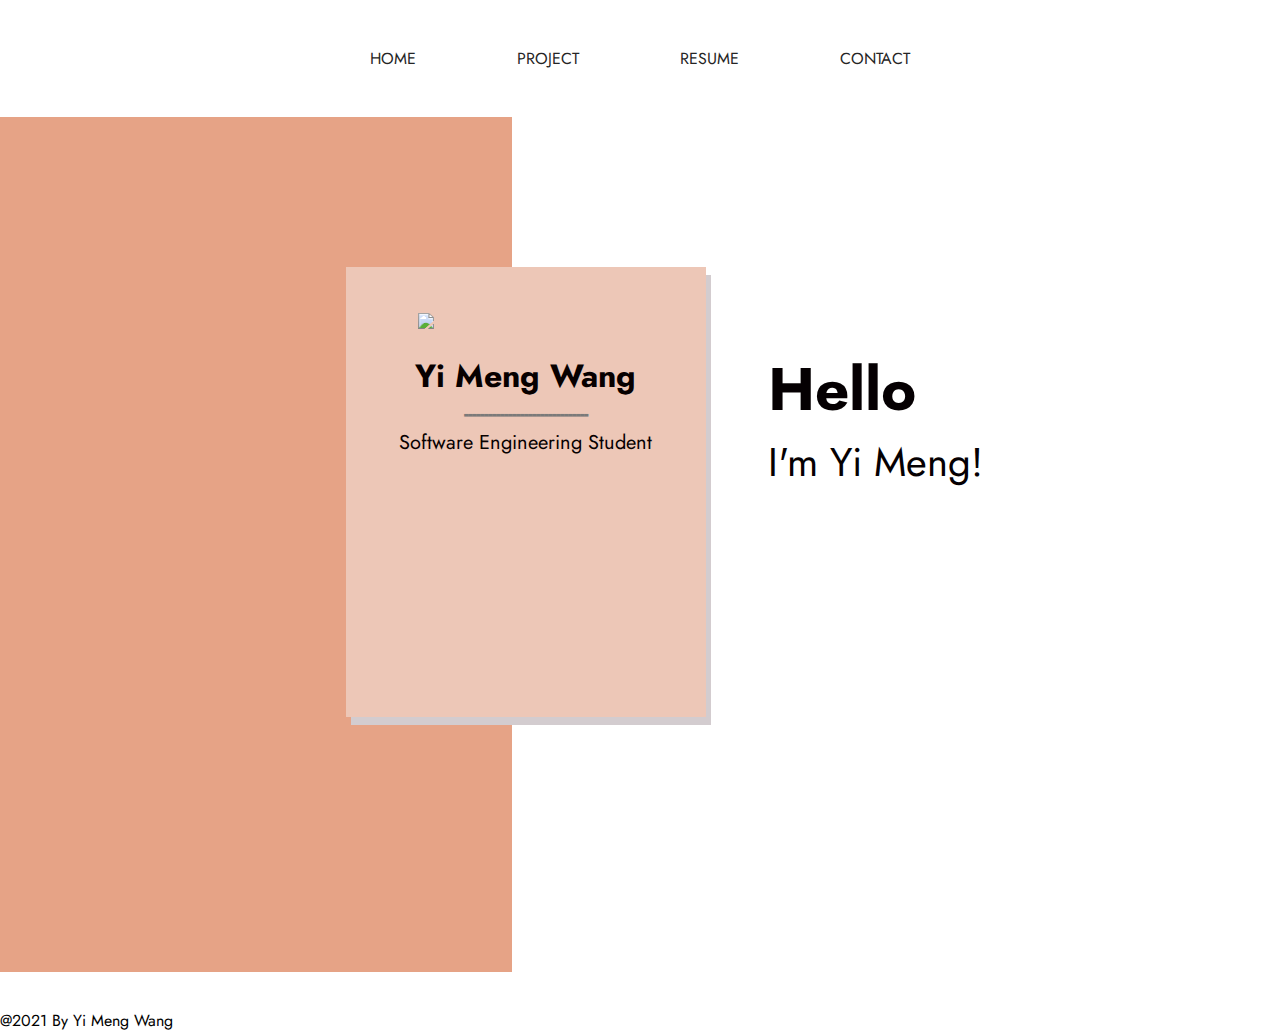
==== index.html @ a1edd04d "mobile hi fixed" ====
<!doctype html>
<html Lang="en">
  <head>
    <meta name = "viewport" content="width=device-width, initial scale=1, max-scale=1">
    <link href="https://fonts.googleapis.com/css2?family=Jost:wght@500&display=swap" rel="stylesheet">
    <link rel="stylesheet" href="./style.css">
    <title>Yi Meng Wang</title>
  </head>
  <body>
    <link href="https://cdnjs.cloudflare.com/ajax/libs/font-awesome/5.15.1/css/all.min.css" rel="stylesheet">
    <nav>
      <div class="hamburger">
        <div class="line"></div>
        <div class="line"></div>
        <div class="line"></div>
      </div>  
      <ul class="nav-links">
        <li><a href="#">HOME</a></li>
        <li><a href="#">PROJECT</a></li>
        <li><a href="#">RESUME</a></li>
        <li><a href="#">CONTACT</a></li>
      </ul>
    </nav>

    <div class="container">
      <div class = "titlepage">
        <h2 class="head">Hello</h2>
        <p>I'm Yi Meng!</p>
      </div>
      <div class="back-block"></div>
      <div class="top-block">
        <img src="yimengphotocopy.png" id="yimengphoto">
        <h3 class="name">Yi Meng Wang</h3>
        <h3 class="dash">-------------------------------</h3>
        <p class="student">Software Engineering Student</p>
      </div>
    </div>
  <div class="bottom">
    <p class="copyright">@2021 By Yi Meng Wang</p>
  </div>
    <script src="./backend.js"> </script>
  </body>
</html>
---- style.css ----
*{
    margin: 0;
    padding: 0;
    box-sizing: border-box;
}
body {
    /* background: white;   */
    color:rgb(253, 252, 252);
    background-position: center;
    font-family: "Jost", monospace;
    min-height: 100vh;
    background-size: cover;
}
.titlepage {
    font-size: 2.5rem;
    min-height: 67vh;
    width: 40vh;
    display: flex;
    flex-direction: column;
    justify-content: center;
    text-align: left;
    color: #050002;
    position: absolute;
    left: 60%;
}

.head {
    left: 20%;
}
nav{
    height: 13vh;
    background-color:white;
    position: sticky;
    top: 0;
    z-index: 12;
}

.nav-links {
    display: flex; /*horizontal*/
    list-style: none; /*removing the dots for the unordered lists*/
    width: 50%;
    height: 100%;
    justify-content: space-around; /*evenly distribute horizontally*/
    align-items: center; /*evemly distribute vertically*/
    margin-left: auto; /*align to left*/
    margin-right: auto; 
}

.nav-links li a {
    color:rgb(37, 37, 37);
    text-decoration: none;
}

.nav-links li a:hover {
    color:rgb(88, 88, 88);
}

.container {
    position: relative;
}

.back-block {
    background-color: #e6a386;
    height: 95vh;
    width: 40%;
    position: absolute;
    z-index: 2;
}

.top-block {
    background-color:#EDC7B7;
    position: absolute;
    z-index: 10;
    height: 50vh;
    width: 40vh;
    left: 27%;
    top: 150px;
    box-shadow: 5px 8px #d3cccf;
}

#yimengphoto {
    width: 200px;
    height: auto;
    position: relative;
    top: 10%;
    left: 20%;
}

.name, .dash, .student {
    font-size: 1.25rem;
    position: relative;
    display: flex;
    top: 14%;
    justify-content: center;
    color: rgb(7, 0, 0);
}

.name {
    font-size: 2rem;
}
.dash {
    color: #7a7a7a;
}

.bottom {
    position: relative;
    height: 10vh;
    top: 825px;
    color: black;
}

.copyright {
    position: absolute;
    bottom: 0;
    left: 0;
}

@media screen and (max-width:1100px) {
    .titlepage {
        font-size: 2rem;
        min-height: 70vh;
        width: 50%;
        color: rgb(37, 37, 37);
        display: flex;
        align-items: center;
        text-align: center;
    }
}
@media screen and (max-width: 850px){
    .line {
        width: 30px;
        height: 3px;
        background: black;
        margin: 5px;
    }

    nav {
        position: relative;
    }

    .hamburger {
        position: absolute;
        cursor: pointer;
        right: 5%;
        top: 50%;
        transform: translate(-5%, -50%);
        z-index: 2;
    }

    .nav-links {
        position: fixed;
        background: gray;
        height: 100vh;
        width: 100%;
        flex-direction: column;
        clip-path: circle(100px at 90% -10%);
        -webkit-clip-path: circle(100px at 90% -20%);
        transition: all 1s ease-in;
        pointer-events: none;
        z-index:1;
    }
    .nav-links.open{
        clip-path: circle(1200px at 90% -10%);
        -webkit-cli-path: circle(1200px at 90% -10%);
        pointer-events: all;
    }

    head {
        font-size: 2.5rem;
    }

    .titlepage {
        display: none;
    }
}
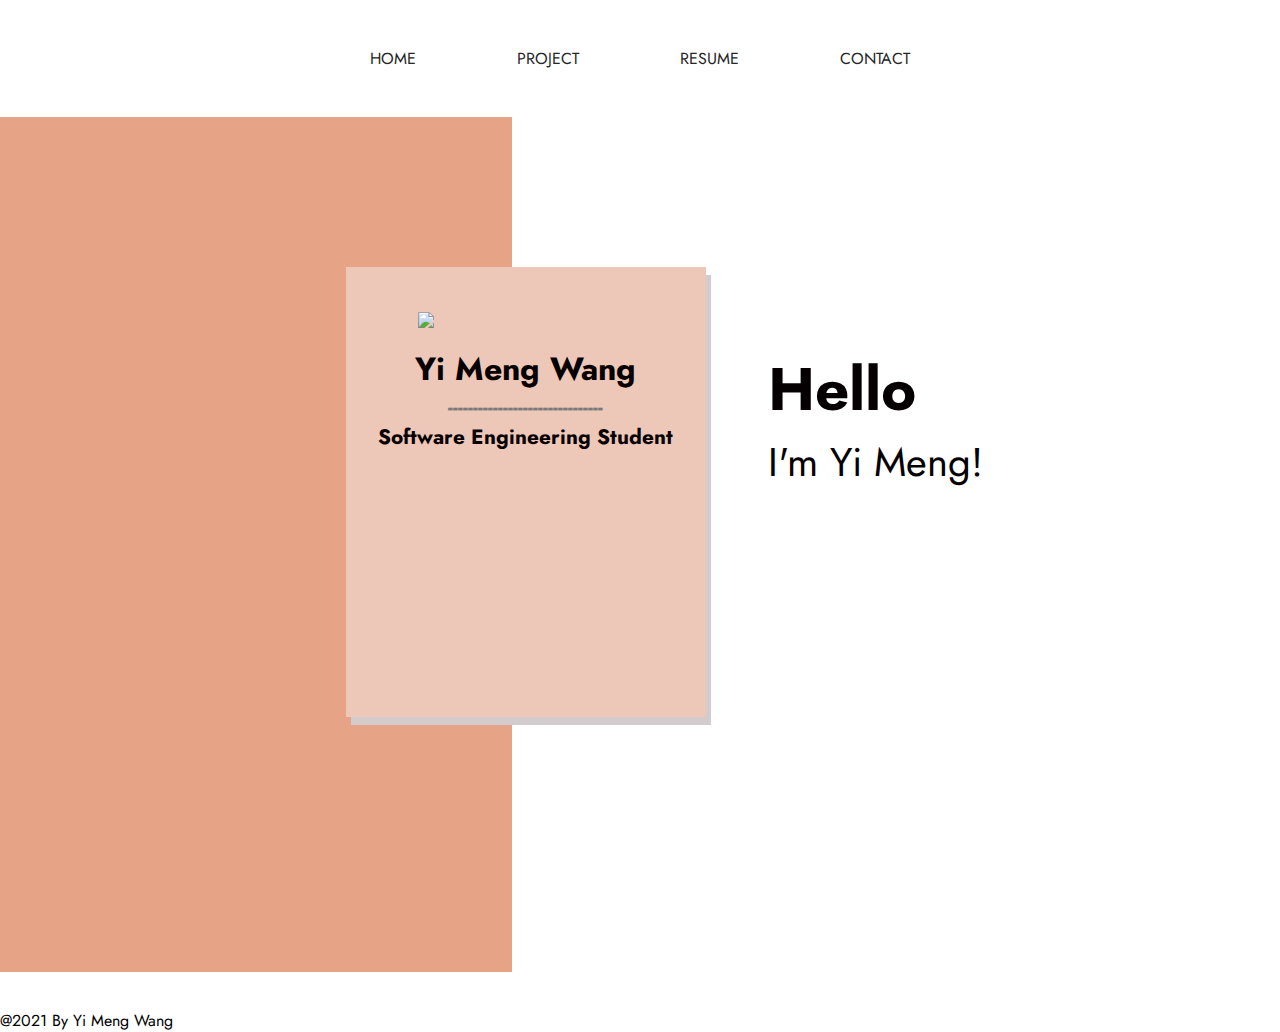
==== commit ce52250b: "photo mobile fixed" ====
--- a/index.html
+++ b/index.html
@@ -32,7 +32,7 @@
         <img src="yimengphotocopy.png" id="yimengphoto">
         <h3 class="name">Yi Meng Wang</h3>
         <h3 class="dash">-------------------------------</h3>
-        <p class="student">Software Engineering Student</p>
+        <h4 class="student">Software Engineering Student</h4>
       </div>
     </div>
   <div class="bottom">
--- a/style.css
+++ b/style.css
@@ -79,15 +79,16 @@
 }
 
 #yimengphoto {
-    width: 200px;
-    height: auto;
+    width: 60%;
     position: relative;
+    display: block;
+    margin-left: auto;
+    margin-right: auto;
     top: 10%;
-    left: 20%;
 }
 
 .name, .dash, .student {
-    font-size: 1.25rem;
+    font-size: 130%;
     position: relative;
     display: flex;
     top: 14%;
@@ -115,7 +116,7 @@
     left: 0;
 }
 
-@media screen and (max-width:1100px) {
+@media screen and (max-width:1200px) {
     .titlepage {
         font-size: 2rem;
         min-height: 70vh;
@@ -126,6 +127,7 @@
         text-align: center;
     }
 }
+
 @media screen and (max-width: 850px){
     .line {
         width: 30px;
@@ -141,7 +143,7 @@
     .hamburger {
         position: absolute;
         cursor: pointer;
-        right: 5%;
+        right: 3%;
         top: 50%;
         transform: translate(-5%, -50%);
         z-index: 2;
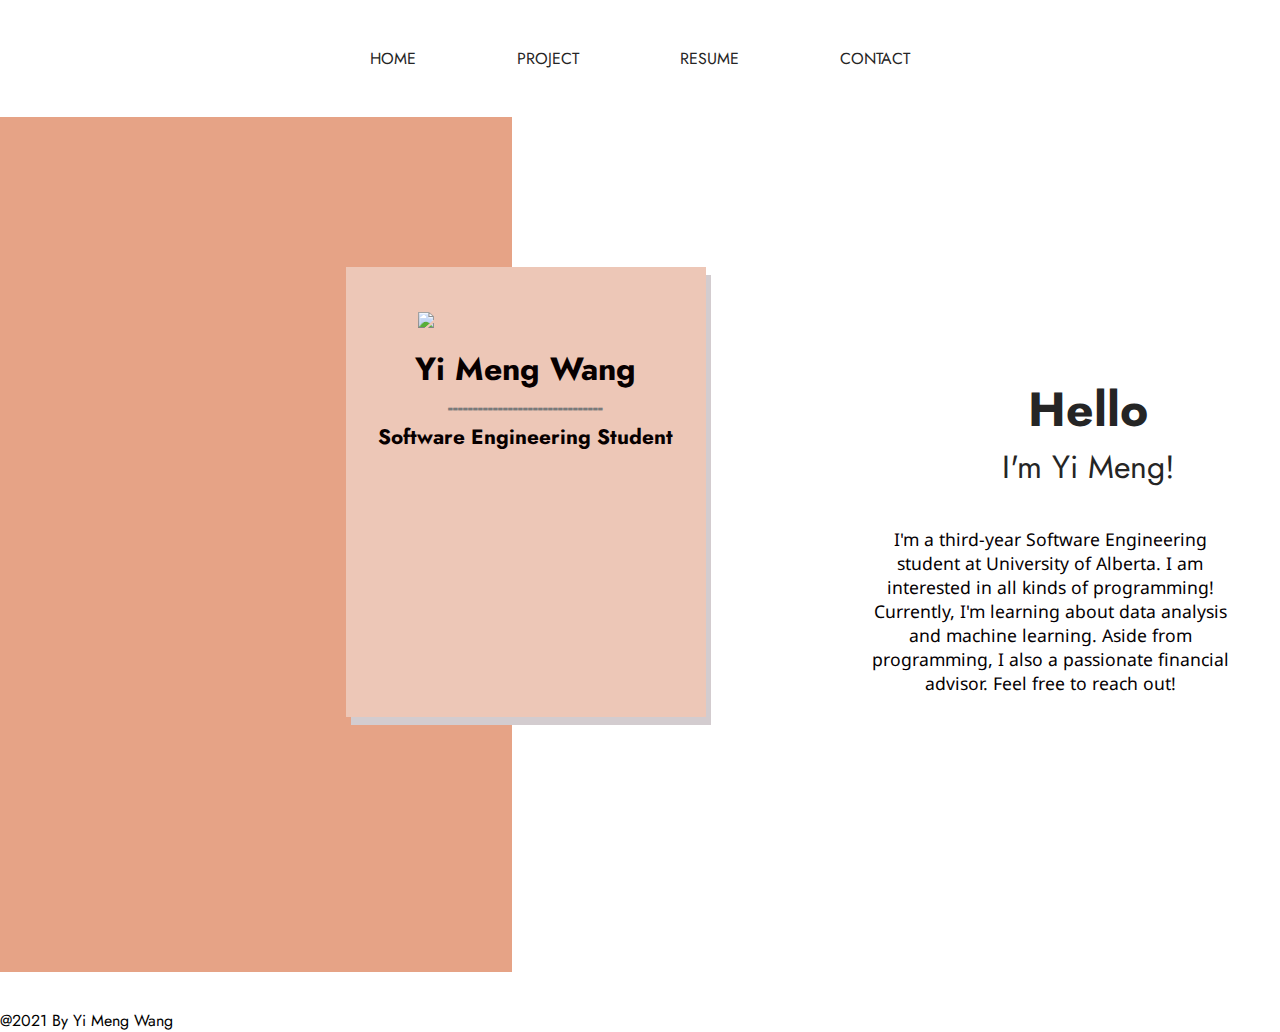
==== commit 358305ec: "added intro" ====
--- a/index.html
+++ b/index.html
@@ -3,6 +3,7 @@
   <head>
     <meta name = "viewport" content="width=device-width, initial scale=1, max-scale=1">
     <link href="https://fonts.googleapis.com/css2?family=Jost:wght@500&display=swap" rel="stylesheet">
+    <link href="https://fonts.googleapis.com/css2?family=Noto+Sans&display=swap" rel="stylesheet">
     <link rel="stylesheet" href="./style.css">
     <title>Yi Meng Wang</title>
   </head>
@@ -27,6 +28,13 @@
         <h2 class="head">Hello</h2>
         <p>I'm Yi Meng!</p>
       </div>
+      <div class = "intro">
+        <p class = "paragraph">I'm a third-year Software Engineering student at University of Alberta.
+          I am interested in all kinds of programming! Currently, I'm learning about 
+          data analysis and machine learning. Aside from programming, I also a passionate financial
+          advisor. Feel free to reach out!
+        </p>
+      </div>
       <div class="back-block"></div>
       <div class="top-block">
         <img src="yimengphotocopy.png" id="yimengphoto">
--- a/style.css
+++ b/style.css
@@ -27,6 +27,25 @@
 .head {
     left: 20%;
 }
+
+.intro {
+    font-family: 'Noto Sans', sans-serif;
+    font-size: 1.2rem;
+    min-height: 35vh;
+    width: 85vh;
+    left: 60%;
+    color: #050002;
+    position: absolute;
+    -webkit-transform: translate(+50%,+50%);
+    transform: translate(0%,+130%);
+    left: 50%;
+}
+
+.paragraph {
+    font-family: 'Noto Sans', sans-serif;
+    position: relative;
+}
+
 nav{
     height: 13vh;
     background-color:white;
@@ -116,7 +135,7 @@
     left: 0;
 }
 
-@media screen and (max-width:1200px) {
+@media screen and (max-width:1500px) {
     .titlepage {
         font-size: 2rem;
         min-height: 70vh;
@@ -126,9 +145,16 @@
         align-items: center;
         text-align: center;
     }
-}
-
-@media screen and (max-width: 850px){
+    .intro {
+        font-size: 1.1rem;
+        min-height: 35vh;
+        width: 40vh;
+        left: 68%;
+        text-align: center;
+    }
+}
+
+@media screen and (max-width: 1000px){
     .line {
         width: 30px;
         height: 3px;
@@ -171,7 +197,7 @@
         font-size: 2.5rem;
     }
 
-    .titlepage {
+    .titlepage, .intro {
         display: none;
     }
 }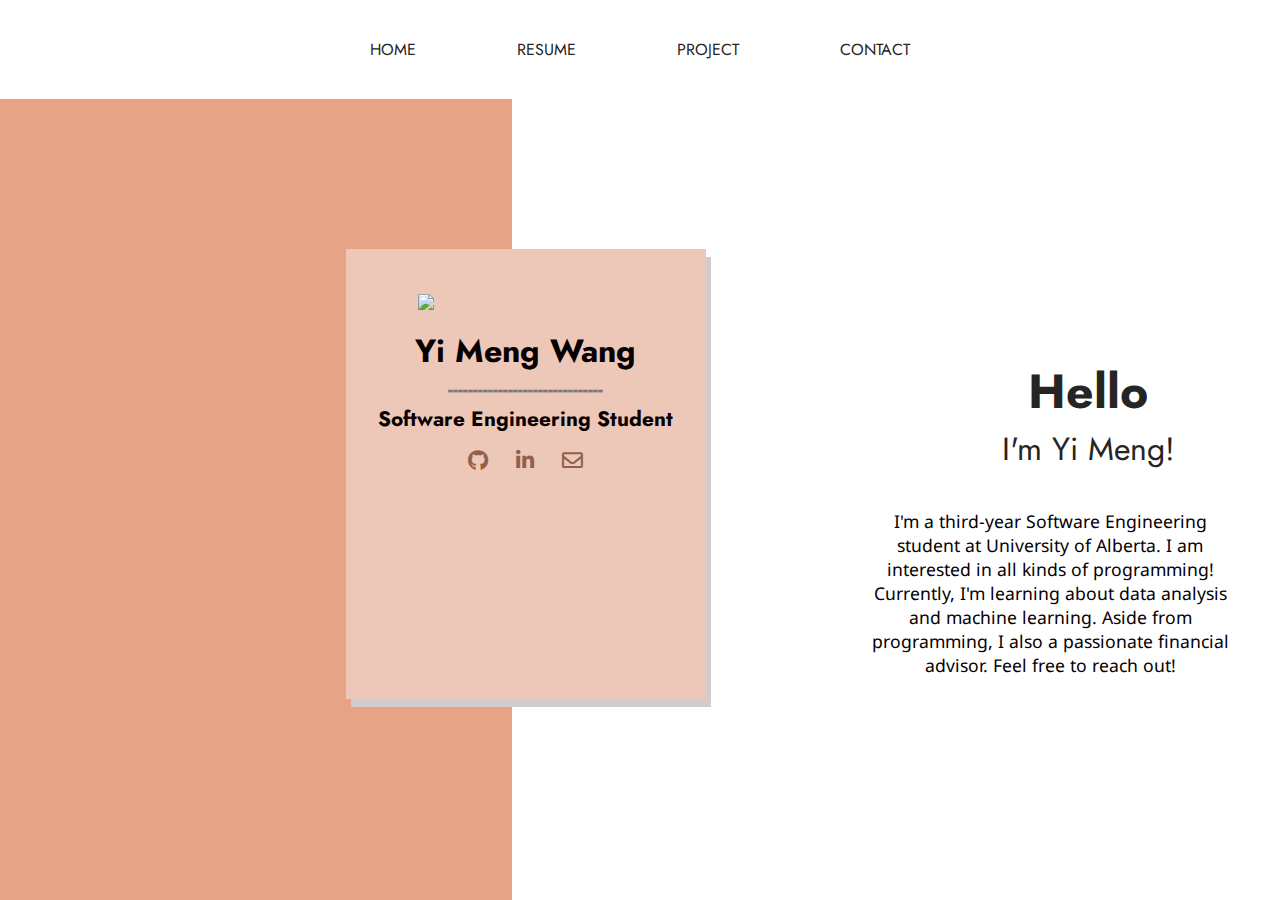
==== commit 1cbdeb89: "added scroll features and sections" ====
--- a/index.html
+++ b/index.html
@@ -16,36 +16,60 @@
         <div class="line"></div>
       </div>  
       <ul class="nav-links">
-        <li><a href="#">HOME</a></li>
-        <li><a href="#">PROJECT</a></li>
-        <li><a href="#">RESUME</a></li>
-        <li><a href="#">CONTACT</a></li>
+        <li><a href="#home">HOME</a></li>
+        <li><a href="#resume">RESUME</a></li>
+        <li><a href="#project">PROJECT</a></li>
+        <li><a href="#contact">CONTACT</a></li>
       </ul>
     </nav>
+    <div class="overall">
+      <section class = "firstpage" id = 'home'>
+        <div class="container">
+          <div class = "titlepage">
+            <h2 class="head">Hello</h2>
+            <p>I'm Yi Meng!</p>
+          </div>
+          <div class = "intro">
+            <p class = "paragraph">I'm a third-year Software Engineering student at University of Alberta.
+              I am interested in all kinds of programming! Currently, I'm learning about 
+              data analysis and machine learning. Aside from programming, I also a passionate financial
+              advisor. Feel free to reach out!
+            </p>
+          </div>
+          <div class="back-block"></div>
+          <div class="top-block">
+            <img src="yimengphotocopy.png" id="yimengphoto">
+            <h3 class="name">Yi Meng Wang</h3>
+            <h3 class="dash">-------------------------------</h3>
+            <h4 class="student">Software Engineering Student</h4>
+            <span>
+              <a href='https://github.com/1yimeng' target="_blank"><i class="fab fa-github"></i></a>
+              <a href="https://www.linkedin.com/in/yi-meng-wang/" target="_blank"><i class="fab fa-linkedin-in"></i></a>
+              <a href="mailto: yimeng2@ualberta.ca"><i class="far fa-envelope"></i></a>
+            </span>
+          </div>
+        </div>
+  
+      </section>
+    
+      <section class="resume" id="resume">
+        <h1>resume yes</h1>
+      </section>
 
-    <div class="container">
-      <div class = "titlepage">
-        <h2 class="head">Hello</h2>
-        <p>I'm Yi Meng!</p>
-      </div>
-      <div class = "intro">
-        <p class = "paragraph">I'm a third-year Software Engineering student at University of Alberta.
-          I am interested in all kinds of programming! Currently, I'm learning about 
-          data analysis and machine learning. Aside from programming, I also a passionate financial
-          advisor. Feel free to reach out!
-        </p>
-      </div>
-      <div class="back-block"></div>
-      <div class="top-block">
-        <img src="yimengphotocopy.png" id="yimengphoto">
-        <h3 class="name">Yi Meng Wang</h3>
-        <h3 class="dash">-------------------------------</h3>
-        <h4 class="student">Software Engineering Student</h4>
-      </div>
+      <section class="project" id="project">
+        <h1>project yes</h1>
+      </section>
+      
+      <section class="contact" id="contact">
+        <span>
+          <a href='https://github.com/1yimeng' target="_blank"><i class="fab fa-github"></i></a>
+          <a href="https://www.linkedin.com/in/yi-meng-wang/" target="_blank"><i class="fab fa-linkedin-in"></i></a>
+          <a href="mailto: yimeng2@ualberta.ca"><i class="far fa-envelope"></i></a>
+        </span>
+        <p class="copyright">@2021 By Yi Meng Wang</p>
+      </section>
     </div>
-  <div class="bottom">
-    <p class="copyright">@2021 By Yi Meng Wang</p>
-  </div>
+    
     <script src="./backend.js"> </script>
   </body>
 </html>
--- a/style.css
+++ b/style.css
@@ -2,15 +2,45 @@
     margin: 0;
     padding: 0;
     box-sizing: border-box;
-}
+    scroll-behavior: smooth;
+}
+
+section {
+    height: 89vh;
+    scroll-snap-align: start;
+}
+
+.overall {
+    scroll-snap-type: y mandatory;
+    overflow-y: scroll;
+    height: 89vh;
+}
+
+.resume {
+    background-color: #e6dc86;
+}
+
+.project {
+    background-color: #8688e6;
+}
+
+.contact {
+    height: 35vh;
+    top: 800px;
+    color: black;
+    background-color: #bce686;
+}
+
+
 body {
     /* background: white;   */
-    color:rgb(253, 252, 252);
+    color:rgba(253, 252, 252, 0.89);
     background-position: center;
     font-family: "Jost", monospace;
     min-height: 100vh;
     background-size: cover;
 }
+
 .titlepage {
     font-size: 2.5rem;
     min-height: 67vh;
@@ -47,7 +77,7 @@
 }
 
 nav{
-    height: 13vh;
+    height: 11vh;
     background-color:white;
     position: sticky;
     top: 0;
@@ -80,7 +110,7 @@
 
 .back-block {
     background-color: #e6a386;
-    height: 95vh;
+    height: 89vh;
     width: 40%;
     position: absolute;
     z-index: 2;
@@ -122,17 +152,32 @@
     color: #7a7a7a;
 }
 
-.bottom {
-    position: relative;
-    height: 10vh;
-    top: 825px;
-    color: black;
+span {
+    display: flex; /*horizontal*/
+    list-style: none; /*removing the dots for the unordered lists*/
+    width: 40%;
+    height: 40%;
+    justify-content: space-around; /*evenly distribute horizontally*/
+    align-items: center; /*evemly distribute vertically*/
+    margin-left: auto; /*align to left*/
+    margin-right: auto;
+    color: #91604c;
+    font-size: 1.3rem;  
+}
+
+i {
+    color: #91604c;
+}
+
+i:hover {
+    color: cadetblue;
 }
 
 .copyright {
-    position: absolute;
-    bottom: 0;
-    left: 0;
+    font-family: 'Noto Sans', sans-serif;
+    position: relative;
+    top: 10%;
+    left: 45%;
 }
 
 @media screen and (max-width:1500px) {
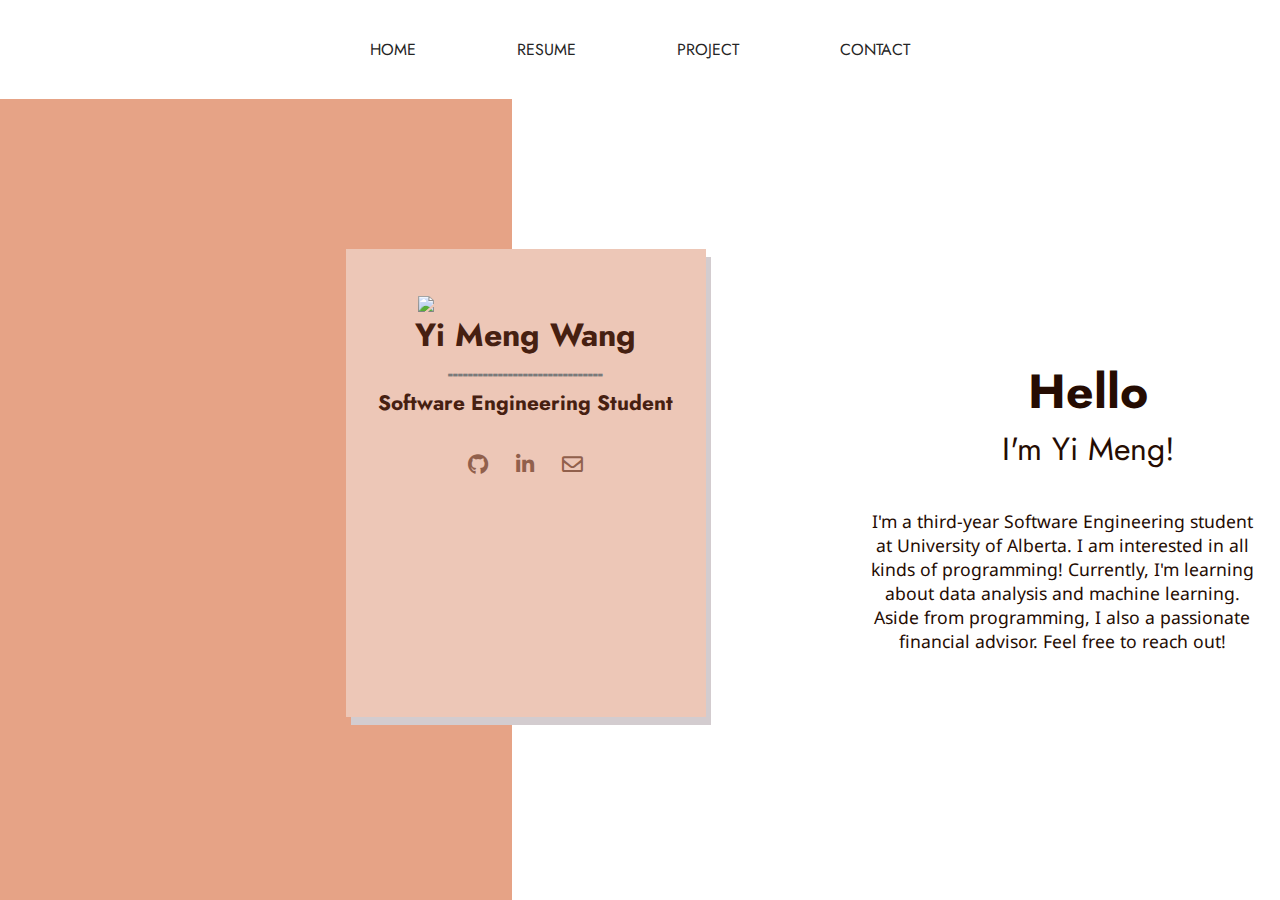
==== commit 177349f5: "solved mobile click issues" ====
--- a/index.html
+++ b/index.html
@@ -17,7 +17,7 @@
       </div>  
       <ul class="nav-links">
         <li><a href="#home">HOME</a></li>
-        <li><a href="#resume">RESUME</a></li>
+        <li><a href="resume.pdf" target="_blank">RESUME</a></li>
         <li><a href="#project">PROJECT</a></li>
         <li><a href="#contact">CONTACT</a></li>
       </ul>
@@ -51,21 +51,78 @@
         </div>
   
       </section>
-    
-      <section class="resume" id="resume">
-        <h1>resume yes</h1>
+
+      <section class='self-intro'>
+        <p class='selfp'>Hello! I'm a third-year Software Engineering student at University of Alberta.
+          I am interested in all kinds of programming! Currently, I'm learning about 
+          data analysis and machine learning. Aside from programming, I also a passionate financial
+          advisor. Feel free to reach out!
+        </p>
       </section>
 
       <section class="project" id="project">
-        <h1>project yes</h1>
+        <div class="col">
+          <div class="card">
+            <i class="far fa-folder" id="folder"></i>
+            <a style="text-decoration: none" href="https://psemano.itch.io/amane-adventures" target="_blank"><i class="fas fa-external-link-alt" id="link"></i></a>
+            <a style="text-decoration: none" href="https://psemano.itch.io/amane-adventures" target="_blank"><h5 class="project-title">Amane Adventure</h5></a>
+            <p class="pdescription">A platform game that raises water awareness and promotes water data collection, made with unity.</p>
+            <p class="technology">Unity</p>
+            
+          </div>
+          <div class="card">
+            <i class="far fa-folder" id="folder"></i>
+            <a style="text-decoration: none" href="https://github.com/1yimeng/carebot" target="_blank"><i class="fab fa-github" id="link"></i></a>
+            <h5 class="project-title">Care Bot (Discord)</h5>
+            <p class="pdescription">A cool bot that sends out random pick-up line, toast, roast, and can also store and delete personalized quotes.</p>
+            <p class="technology">Python DiscordAPI BeautifulSoup</p>
+          </div>
+
+          <div class="card">
+            <i class="far fa-folder" id="folder"></i>
+            <a style="text-decoration: none" href="https://github.com/1yimeng/Country-GDP-scraping" target="_blank"><i class="fab fa-github" id="link"></i></a>
+            <h5 class="project-title">Countries' GDP</h5>
+            <p class="pdescription">A program that scrapes all countries' GDP, exports the data to a csv file, and visualizes countries' GDP with bokeh.</p>
+            <p class="technology">Python BeautifulSoup Pandas Bokeh</p>
+          </div>
+
+          <div class="card">
+            <i class="far fa-folder" id="folder"></i>
+            <a style="text-decoration: none" href="https://github.com/1yimeng/1yimeng.github.io" target="_blank"><i class="fab fa-github" id="link"></i></a>
+            <h5 class="project-title">Personal Website</h5>
+            <p class="pdescription">A simple personal website that shows my projects and resume. You are on this website right now. :)</p>
+            <p class="technology">HTML CSS JavaScript</p>
+          </div>
+
+          <div class="card">
+            <i class="far fa-folder" id="folder"></i>
+            <a style="text-decoration: none" href="https://github.com/1yimeng/followers-checking" target="_blank"><i class="fab fa-github" id="link"></i></a>
+            <h5 class="project-title">Follwer Checking</h5>
+            <p class="pdescription">An automation project that uses selenium to webscrape and check who is not following you back on Instagram.</p>
+            <p class="technology">Python Selenium</p>
+          </div>
+          
+          <div class="card">
+            <i class="far fa-folder" id="folder"></i>
+            <a style="text-decoration: none" href="http://www.yimengwangportfolio.com/TapTapGame/" target="_blank"><i class="fas fa-external-link-alt" id="link"></i></a>
+            <a style="text-decoration: none" href="https://github.com/1yimeng/TapTapGame" target="_blank"><i class="fab fa-github" id="github"></i></a>
+            <h5 class="project-title">Tap Tap Game</h5>
+            <p class="pdescription">A simple but chanllenging colour matching game built with JavaScript. Click on the right colour and get your best score!</p>
+            <p class="technology">HTML CSS JavaScript</p>
+          </div>
+        </div>
+       
       </section>
       
+
+
       <section class="contact" id="contact">
         <span>
           <a href='https://github.com/1yimeng' target="_blank"><i class="fab fa-github"></i></a>
           <a href="https://www.linkedin.com/in/yi-meng-wang/" target="_blank"><i class="fab fa-linkedin-in"></i></a>
           <a href="mailto: yimeng2@ualberta.ca"><i class="far fa-envelope"></i></a>
         </span>
+        <p class="quote">“Success is not final, failure is not fatal: it is the courage to continue that counts.” ― Winston S. Churchill</p>
         <p class="copyright">@2021 By Yi Meng Wang</p>
       </section>
     </div>
--- a/style.css
+++ b/style.css
@@ -5,6 +5,13 @@
     scroll-behavior: smooth;
 }
 
+/* * {
+    background: #000 !important;
+    color: #0f0 !important;
+    outline: solid #f00 1px !important;
+} */
+
+
 section {
     height: 89vh;
     scroll-snap-align: start;
@@ -16,21 +23,24 @@
     height: 89vh;
 }
 
-.resume {
-    background-color: #e6dc86;
+.self-intro {
+    display: none;
 }
 
 .project {
-    background-color: #8688e6;
+    background-color: #7ea071;
 }
 
 .contact {
     height: 35vh;
     top: 800px;
     color: black;
-    background-color: #bce686;
-}
-
+    background-color: #ffffff;
+    display: flex;
+    justify-content: center;
+    align-items:center;
+    flex-direction: column;
+}
 
 body {
     /* background: white;   */
@@ -44,12 +54,12 @@
 .titlepage {
     font-size: 2.5rem;
     min-height: 67vh;
-    width: 40vh;
+    width: 20vw;
     display: flex;
     flex-direction: column;
     justify-content: center;
     text-align: left;
-    color: #050002;
+    color: #250c02;
     position: absolute;
     left: 60%;
 }
@@ -64,7 +74,7 @@
     min-height: 35vh;
     width: 85vh;
     left: 60%;
-    color: #050002;
+    color: #250c02;
     position: absolute;
     -webkit-transform: translate(+50%,+50%);
     transform: translate(0%,+130%);
@@ -78,7 +88,6 @@
 
 nav{
     height: 11vh;
-    background-color:white;
     position: sticky;
     top: 0;
     z-index: 12;
@@ -92,7 +101,7 @@
     justify-content: space-around; /*evenly distribute horizontally*/
     align-items: center; /*evemly distribute vertically*/
     margin-left: auto; /*align to left*/
-    margin-right: auto; 
+    margin-right: auto;
 }
 
 .nav-links li a {
@@ -120,7 +129,7 @@
     background-color:#EDC7B7;
     position: absolute;
     z-index: 10;
-    height: 50vh;
+    height: 52vh;
     width: 40vh;
     left: 27%;
     top: 150px;
@@ -140,9 +149,9 @@
     font-size: 130%;
     position: relative;
     display: flex;
-    top: 14%;
+    top: 10%;
     justify-content: center;
-    color: rgb(7, 0, 0);
+    color: #462011;
 }
 
 .name {
@@ -169,15 +178,93 @@
     color: #91604c;
 }
 
-i:hover {
+i:not(#folder):hover {
     color: cadetblue;
 }
 
-.copyright {
-    font-family: 'Noto Sans', sans-serif;
-    position: relative;
-    top: 10%;
-    left: 45%;
+.copyright, .quote {
+    font-family: 'Noto Sans', sans-serif;
+    width: 0 auto;
+    color: #613b2c;
+    margin: auto;
+    text-align: center;
+}
+
+/* .copyright {
+    position: relative;
+    top: 30px;
+} */
+
+.col {
+    display: grid;
+    height: 90vh;
+    justify-content: center;
+    align-items: center;
+    grid-template-columns: 330px 330px 330px;
+    grid-template-rows: 460px 220px;
+}
+
+.card {
+    width: 300px;
+    height: 320px;
+    display: inline-block;
+    border-radius: 3px;
+    padding: 15px 25px;
+    box-sizing: border-box;
+    cursor: pointer;
+    margin: 10px 15px;
+    background-color: #e7bba8;
+    background-position: center;
+    background-size: cover;
+    transition: transform 0.5s;
+}
+
+.card:hover {
+    transform: translateY(-10px);
+}
+
+.project-title {
+    font-family: 'Noto Sans', sans-serif;
+    color: #fff;
+    font-size: 1.8rem;
+    text-shadow: 0 0 20px #999;
+}
+
+.pdescription {
+    font-family: 'Noto Sans', sans-serif;
+    text-shadow: 0 0 15px #999;
+    font-size: 1rem;
+}
+
+#folder{
+    font-size: 250%;
+    position: relative;
+    top: 20%;
+}
+
+#link, #github {
+    font-size: 180%;
+    position: relative;
+    left: 70%;
+}
+
+#github {
+    left: 40% !important;
+}
+
+#link:hover, #github:hover {
+    color: #318311 !important;
+}
+
+.pdescription, .project-title {
+    position: relative;
+    top: 20%;
+}
+
+.technology {
+    font-size: 90%;
+    position: relative;
+    top: 28%;
 }
 
 @media screen and (max-width:1500px) {
@@ -185,7 +272,6 @@
         font-size: 2rem;
         min-height: 70vh;
         width: 50%;
-        color: rgb(37, 37, 37);
         display: flex;
         align-items: center;
         text-align: center;
@@ -193,13 +279,13 @@
     .intro {
         font-size: 1.1rem;
         min-height: 35vh;
-        width: 40vh;
+        width: 30%;
         left: 68%;
         text-align: center;
     }
 }
 
-@media screen and (max-width: 1000px){
+@media screen and (max-width: 950px){
     .line {
         width: 30px;
         height: 3px;
@@ -222,16 +308,17 @@
 
     .nav-links {
         position: fixed;
-        background: gray;
-        height: 100vh;
+        background: rgb(205, 226, 170);
+        height: 95vh;
         width: 100%;
         flex-direction: column;
-        clip-path: circle(100px at 90% -10%);
+        clip-path: circle(120px at 90% -10%);
         -webkit-clip-path: circle(100px at 90% -20%);
-        transition: all 1s ease-in;
+        transition: all 0.7s ease-in;
         pointer-events: none;
         z-index:1;
     }
+
     .nav-links.open{
         clip-path: circle(1200px at 90% -10%);
         -webkit-cli-path: circle(1200px at 90% -10%);
@@ -245,4 +332,40 @@
     .titlepage, .intro {
         display: none;
     }
+
+    .student {
+        font-size: 120%;
+    }
+
+    .self-intro {
+        background-color: #EDC7B7;
+        display: flex;
+        justify-content: center;
+        align-items: center;
+    }
+
+    .selfp {
+        font-family: 'Noto Sans', sans-serif;
+        font-size: 2rem;
+        margin: auto;
+        text-align: center;
+        color: #250c02; 
+    }
+
+}
+
+@media screen and (max-width:450px) {
+    .top-block {
+        width: 65vw;
+        left: 20%;
+        display: flex;
+        justify-content: center;
+        align-items: center;
+        flex-direction: column;
+    }
+
+    .student {
+        width: 75%;
+        height: 50vh;
+    }
 }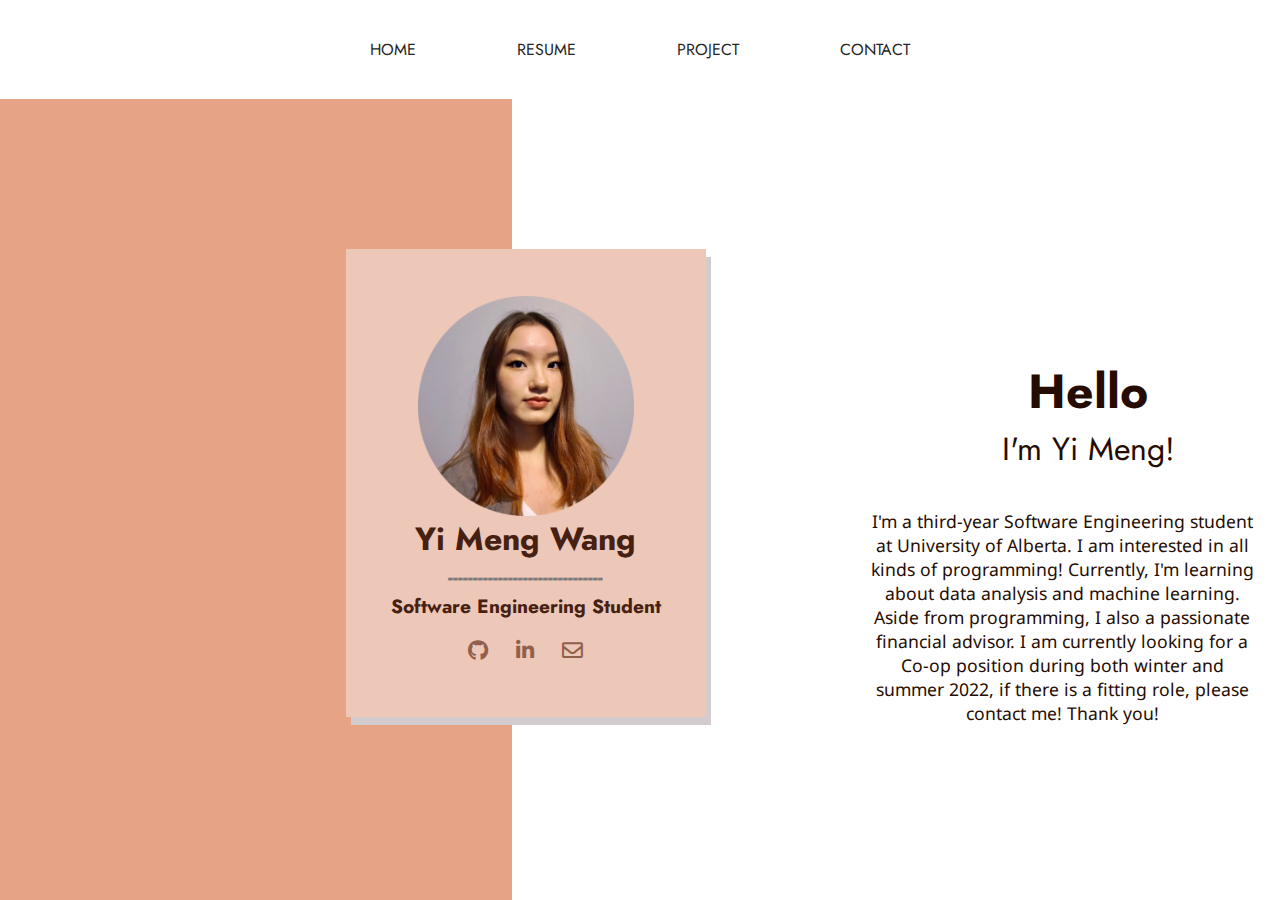
==== commit 0c2184e7: "updated resume and folders" ====
--- a/index.html
+++ b/index.html
@@ -17,7 +17,7 @@
       </div>  
       <ul class="nav-links">
         <li><a href="#home">HOME</a></li>
-        <li><a href="resume.pdf" target="_blank">RESUME</a></li>
+        <li><a href="files/yimengresume.pdf" target="_blank">RESUME</a></li>
         <li><a href="#project">PROJECT</a></li>
         <li><a href="#contact">CONTACT</a></li>
       </ul>
@@ -33,12 +33,12 @@
             <p class = "paragraph">I'm a third-year Software Engineering student at University of Alberta.
               I am interested in all kinds of programming! Currently, I'm learning about 
               data analysis and machine learning. Aside from programming, I also a passionate financial
-              advisor. Feel free to reach out!
+              advisor. I am currently looking for a Co-op position during both winter and summer 2022, if there is a fitting role, please contact me! Thank you!
             </p>
           </div>
           <div class="back-block"></div>
           <div class="top-block">
-            <img src="yimengphotocopy.png" id="yimengphoto">
+            <img src="files/yimengphotocopy.png" id="yimengphoto">
             <h3 class="name">Yi Meng Wang</h3>
             <h3 class="dash">-------------------------------</h3>
             <h4 class="student">Software Engineering Student</h4>
--- a/style.css
+++ b/style.css
@@ -283,8 +283,37 @@
         left: 68%;
         text-align: center;
     }
-}
-
+
+    span {
+        height: 33%;
+    }
+
+    .student {
+        font-size: 120%;
+    }
+
+    .card {
+        width: 300px;
+        height: 260px;
+    }
+
+    .col {
+        grid-template-columns: 330px 330px 330px;
+        grid-template-rows: 340px 240px;
+    }
+    
+    .technology {
+        top:20%;
+    }
+    
+    .pdescription, .project-title {
+        top:10%;
+    }
+
+    #folder {
+        top:8%;
+    }
+}
 @media screen and (max-width: 950px){
     .line {
         width: 30px;
@@ -314,7 +343,7 @@
         flex-direction: column;
         clip-path: circle(120px at 90% -10%);
         -webkit-clip-path: circle(100px at 90% -20%);
-        transition: all 0.7s ease-in;
+        transition: all 0.9s ease-in;
         pointer-events: none;
         z-index:1;
     }
@@ -346,12 +375,21 @@
 
     .selfp {
         font-family: 'Noto Sans', sans-serif;
-        font-size: 2rem;
+        font-size: 1.5rem;
         margin: auto;
         text-align: center;
         color: #250c02; 
     }
 
+    .project {
+        height:267vh;
+    }
+
+    .col {
+        grid-template-columns: 300px;
+        grid-template-rows: 300px 300px;
+        height:267vh;
+    }
 }
 
 @media screen and (max-width:450px) {
@@ -368,4 +406,6 @@
         width: 75%;
         height: 50vh;
     }
+
+
 }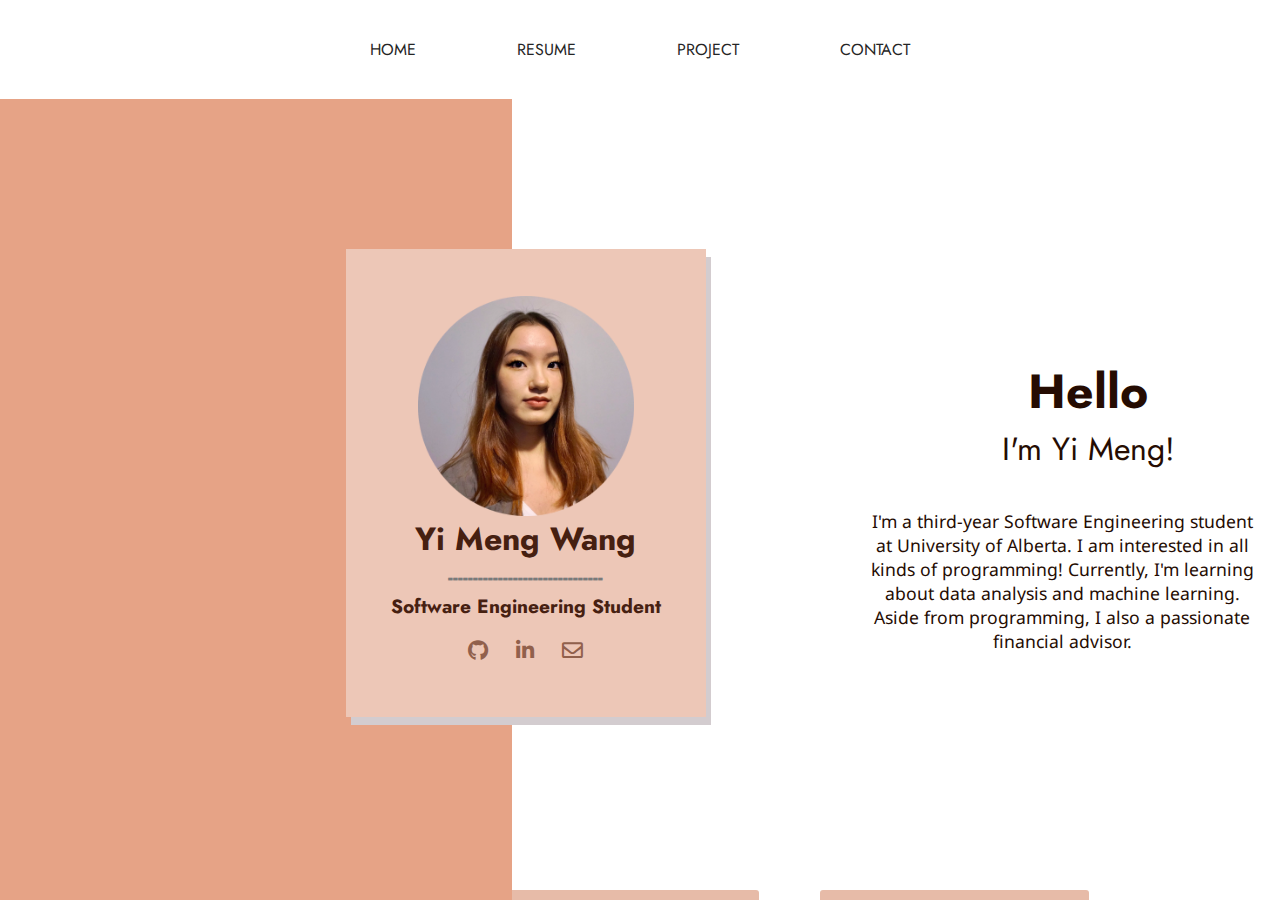
==== commit eae7aedc: "dynamic year" ====
--- a/index.html
+++ b/index.html
@@ -33,7 +33,7 @@
             <p class = "paragraph">I'm a third-year Software Engineering student at University of Alberta.
               I am interested in all kinds of programming! Currently, I'm learning about 
               data analysis and machine learning. Aside from programming, I also a passionate financial
-              advisor. I am currently looking for a Co-op position during both winter and summer 2022, if there is a fitting role, please contact me! Thank you!
+              advisor. 
             </p>
           </div>
           <div class="back-block"></div>
@@ -50,14 +50,6 @@
           </div>
         </div>
   
-      </section>
-
-      <section class='self-intro'>
-        <p class='selfp'>Hello! I'm a third-year Software Engineering student at University of Alberta.
-          I am interested in all kinds of programming! Currently, I'm learning about 
-          data analysis and machine learning. Aside from programming, I also a passionate financial
-          advisor. Feel free to reach out!
-        </p>
       </section>
 
       <section class="project" id="project">
@@ -123,7 +115,7 @@
           <a href="mailto: yimeng2@ualberta.ca"><i class="far fa-envelope"></i></a>
         </span>
         <p class="quote">“Success is not final, failure is not fatal: it is the courage to continue that counts.” ― Winston S. Churchill</p>
-        <p class="copyright">@2021 By Yi Meng Wang</p>
+        <p class="copyright" id="time">hello</p>
       </section>
     </div>
     
--- a/style.css
+++ b/style.css
@@ -205,8 +205,8 @@
 }
 
 .card {
-    width: 300px;
-    height: 320px;
+    width: 21vw;
+    height: 40vh;
     display: inline-block;
     border-radius: 3px;
     padding: 15px 25px;
@@ -293,8 +293,8 @@
     }
 
     .card {
-        width: 300px;
-        height: 260px;
+        width: 21vw;
+        height: 40vh;
     }
 
     .col {
